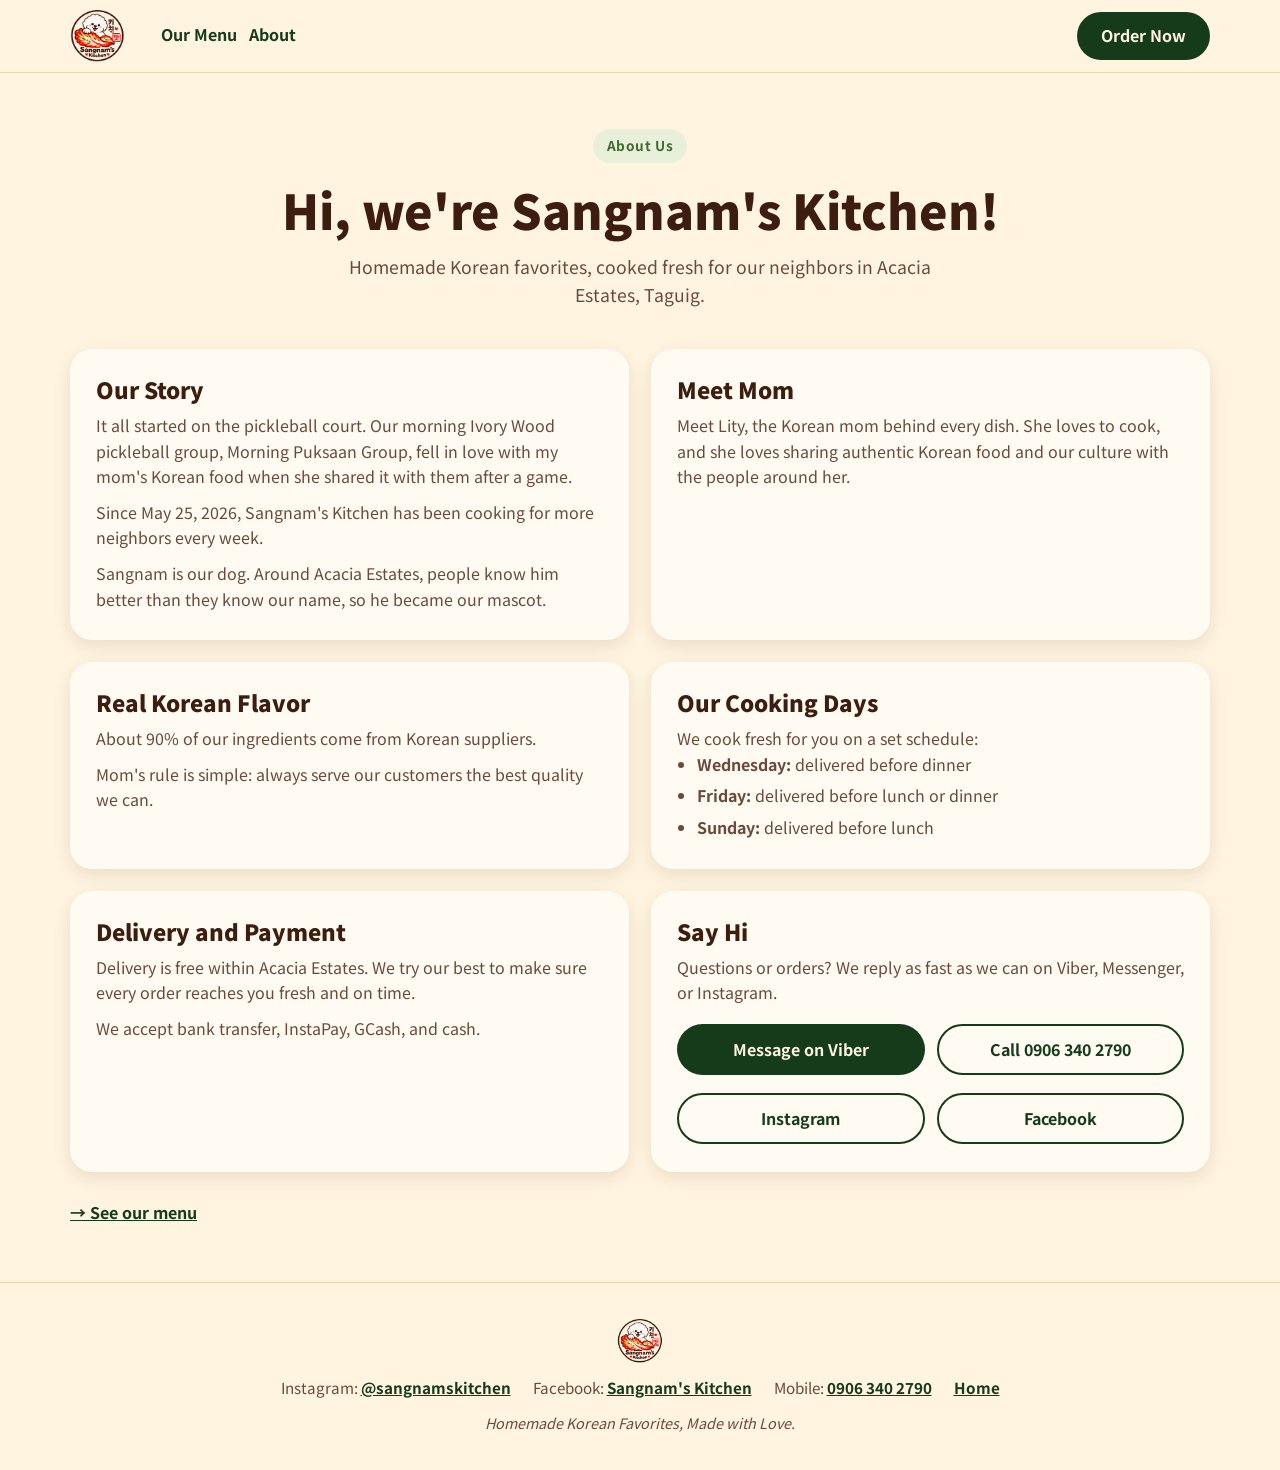
==== about.html @ 6b497417 "Add files via upload" ====
<!doctype html>
<html lang="en">
<head>
  <meta charset="UTF-8" />
  <meta name="viewport" content="width=device-width, initial-scale=1.0" />
  <meta name="description" content="About Sangnam's Kitchen: authentic Korean homemade food, cooked fresh in Acacia Estates, Taguig, Philippines." />
  <meta name="theme-color" content="#FFF4DF" />
  <title>About | Sangnam's Kitchen</title>
  <link rel="icon" href="images/logo.png" />
  <link rel="preconnect" href="https://fonts.googleapis.com" />
  <link rel="preconnect" href="https://fonts.gstatic.com" crossorigin />
  <link href="https://fonts.googleapis.com/css2?family=Noto+Sans+KR:wght@400;500;700;900&display=swap" rel="stylesheet" />
  <link rel="stylesheet" href="style.css" />
</head>
<body>

  <!-- HEADER -->
  <header class="site-header">
    <div class="container header-inner">
      <a href="index.html" class="brand" aria-label="Sangnam's Kitchen home">
        <img class="logo" src="images/logo.png" alt="Sangnam's Kitchen logo"
             onerror="this.outerHTML='<span class=&quot;wordmark&quot;>Sangnam&rsquo;s Kitchen</span>'" />
      </a>
      <nav class="site-nav" aria-label="Main">
        <a href="index.html#menu" class="nav-link">Our Menu</a>
        <a href="about.html" class="nav-link" aria-current="page">About</a>
      </nav>
      <a href="index.html#menu" class="btn btn-viber btn-md header-cart">Order Now</a>
    </div>
  </header>

  <main>

    <!-- ABOUT HERO -->
    <section class="about-hero">
      <div class="container">
        <span class="eyebrow">About Us</span>
        <h1>Hi, we're Sangnam's Kitchen!</h1>
        <p>Homemade Korean favorites, cooked fresh for our neighbors in Acacia Estates, Taguig.</p>
      </div>
    </section>

    <!-- ABOUT DETAILS -->
    <section class="about-body">
      <div class="container about-grid">

        <article class="about-card">
          <h2>Our Story</h2>
          <p>It all started on the pickleball court. Our morning Ivory Wood pickleball group, Morning Puksaan Group, fell in love with my mom's Korean food when she shared it with them after a game.</p>
          <p>Since May 25, 2026, Sangnam's Kitchen has been cooking for more neighbors every week.</p>
          <p>Sangnam is our dog. Around Acacia Estates, people know him better than they know our name, so he became our mascot.</p>
        </article>

        <article class="about-card">
          <h2>Meet Mom</h2>
          <p>Meet Lity, the Korean mom behind every dish. She loves to cook, and she loves sharing authentic Korean food and our culture with the people around her.</p>
        </article>

        <article class="about-card">
          <h2>Real Korean Flavor</h2>
          <p>About 90% of our ingredients come from Korean suppliers.</p>
          <p>Mom's rule is simple: always serve our customers the best quality we can.</p>
        </article>

        <article class="about-card">
          <h2>Our Cooking Days</h2>
          <p>We cook fresh for you on a set schedule:</p>
          <ul>
            <li><strong>Wednesday:</strong> delivered before dinner</li>
            <li><strong>Friday:</strong> delivered before lunch or dinner</li>
            <li><strong>Sunday:</strong> delivered before lunch</li>
          </ul>
        </article>

        <article class="about-card">
          <h2>Delivery and Payment</h2>
          <p>Delivery is free within Acacia Estates. We try our best to make sure every order reaches you fresh and on time.</p>
          <p>We accept bank transfer, InstaPay, GCash, and cash.</p>
        </article>

        <article class="about-card">
          <h2>Say Hi</h2>
          <p>Questions or orders? We reply as fast as we can on Viber, Messenger, or Instagram.</p>
          <div class="about-actions">
            <a class="btn btn-viber" href="viber://chat?number=%2B639063402790">Message on Viber</a>
            <a class="btn btn-outline" href="tel:+639063402790">Call 0906 340 2790</a>
          </div>
          <div class="about-actions">
            <a class="btn btn-outline" href="https://www.instagram.com/sangnamskitchen/" target="_blank" rel="noopener noreferrer">Instagram</a>
            <a class="btn btn-outline" href="https://www.facebook.com/sangnamskitchen/" target="_blank" rel="noopener noreferrer">Facebook</a>
          </div>
        </article>

      </div>
      <div class="container">
        <a href="index.html#menu" class="back-link">&rarr; See our menu</a>
      </div>
    </section>

  </main>

  <!-- FOOTER -->
  <footer class="site-footer">
    <div class="container footer-inner">
      <img class="footer-logo" src="images/logo.png" alt="Sangnam's Kitchen"
           onerror="this.outerHTML='<span class=&quot;wordmark&quot;>Sangnam&rsquo;s Kitchen</span>'" />
      <ul class="footer-links">
        <li>Instagram: <a href="https://www.instagram.com/sangnamskitchen/" target="_blank" rel="noopener noreferrer">@sangnamskitchen</a></li>
        <li>Facebook: <a href="https://www.facebook.com/sangnamskitchen/" target="_blank" rel="noopener noreferrer">Sangnam's Kitchen</a></li>
        <li>Mobile: <a href="tel:+639063402790">0906 340 2790</a></li>
        <li><a href="index.html">Home</a></li>
      </ul>
      <p class="footer-tagline">Homemade Korean Favorites, Made with Love.</p>
    </div>
  </footer>

  <!-- Mobile-only action bar -->
  <nav class="mobile-bar" aria-label="Quick actions">
    <a href="index.html#menu" class="mobile-bar-btn mobile-bar-btn-secondary">View Menu</a>
    <a href="index.html#how-to-order" class="mobile-bar-btn mobile-bar-btn-primary">How to Order</a>
  </nav>

</body>
</html>
---- style.css ----
/* Sangnam's Kitchen: shared styles */
/* =========================================================
   Sangnam's Kitchen: brand tokens and layout
   ========================================================= */
:root {
  --cream: #fff4df;
  --cream-deep: #f8e7c4;
  --card: #fffbf3;
  --brown: #3d1d0d;
  --brown-soft: #6b4a3a;
  --green: #153b1b;
  --leaf: #3f6b2e;
  --red: #e51e26;
  --red-dark: #b8141b;
  --beige: #e9d5b0;
  --radius: 22px;
  --shadow: 0 6px 18px rgba(61, 29, 13, 0.1);
  --shadow-hover: 0 14px 30px rgba(61, 29, 13, 0.18);
  --font: "Noto Sans KR", system-ui, -apple-system, "Segoe UI", sans-serif;
  --header-h: 72px;
  --bar-h: 72px;
}

*, *::before, *::after { box-sizing: border-box; }
html { scroll-behavior: smooth; scroll-padding-top: calc(var(--header-h) + 12px); }
body {
  margin: 0;
  font-family: var(--font);
  background: var(--cream);
  color: var(--brown);
  line-height: 1.6;
  -webkit-font-smoothing: antialiased;
}
body.no-scroll { overflow: hidden; }

img { display: block; max-width: 100%; height: auto; }
h1, h2, h3, h4 { margin: 0; line-height: 1.25; font-weight: 900; color: var(--brown); }
p { margin: 0; }
a { color: inherit; }
button { font-family: inherit; }

:focus-visible { outline: 3px solid var(--red); outline-offset: 3px; border-radius: 6px; }
[hidden] { display: none !important; }

.container { width: min(1140px, 100% - 40px); margin-inline: auto; }
.flag { font-size: 0.85em; }

/* ---------- Buttons ---------- */
.btn {
  display: inline-flex;
  align-items: center;
  justify-content: center;
  gap: 8px;
  text-align: center;
  padding: 14px 26px;
  min-height: 48px;
  border-radius: 999px;
  border: 2px solid transparent;
  font: 700 1rem/1.2 var(--font);
  text-decoration: none;
  cursor: pointer;
  transition: transform 0.2s ease, background-color 0.2s ease, color 0.2s ease, box-shadow 0.2s ease;
}
.btn:hover { transform: translateY(-2px); }
.btn:disabled { opacity: 0.5; cursor: not-allowed; transform: none; }
.btn-md { padding: 12px 22px; }
.btn-lg { padding: 16px 30px; font-size: 1.08rem; min-height: 56px; }
.btn-block { width: 100%; }
.btn-primary { background: var(--red); color: #fff; box-shadow: 0 6px 16px rgba(229, 30, 38, 0.28); }
.btn-primary:hover { background: var(--red-dark); }
.btn-outline { background: transparent; color: var(--green); border-color: var(--green); }
.btn-outline:hover { background: var(--green); color: var(--cream); }
.btn-viber { background: var(--green); color: var(--cream); }
.btn-viber:hover { background: #0d2611; }

.cart-count {
  display: inline-flex;
  align-items: center;
  justify-content: center;
  min-width: 24px;
  height: 24px;
  padding: 0 7px;
  border-radius: 999px;
  background: #fff;
  color: var(--red);
  font-size: 0.85rem;
  font-weight: 900;
}

/* ---------- Header ---------- */
.site-header {
  position: sticky;
  top: 0;
  z-index: 50;
  background: rgba(255, 244, 223, 0.97);
  backdrop-filter: blur(6px);
  border-bottom: 1px solid var(--beige);
}
.header-inner { display: flex; align-items: center; gap: 16px; min-height: var(--header-h); }
.brand { text-decoration: none; flex-shrink: 0; }
.logo { height: 52px; width: auto; }
.wordmark { font-weight: 900; font-size: 1.25rem; color: var(--green); }
.site-nav { margin-right: auto; margin-left: 16px; }
.nav-link {
  display: inline-block;
  font-weight: 700;
  text-decoration: none;
  color: var(--green);
  padding: 8px 4px;
  border-bottom: 2px solid transparent;
  transition: border-color 0.2s ease;
}
.nav-link:hover { border-bottom-color: var(--red); }
.header-cart { flex-shrink: 0; }

/* ---------- Hero ---------- */
.hero { padding: 40px 0 56px; }
.hero-inner { display: grid; grid-template-columns: 1fr 1fr; gap: 40px; align-items: center; }
.eyebrow {
  display: inline-block;
  font-weight: 700;
  font-size: 0.85rem;
  letter-spacing: 0.04em;
  color: var(--leaf);
  background: #e8f0da;
  padding: 6px 14px;
  border-radius: 999px;
  margin-bottom: 16px;
}
.hero h1 { font-size: clamp(2.1rem, 4.4vw, 3.3rem); margin-bottom: 18px; }
.hero-sub { font-size: 1.12rem; color: var(--brown-soft); max-width: 38ch; margin-bottom: 28px; }
.hero-actions { display: flex; flex-wrap: wrap; gap: 14px; }
.hero-media {
  border-radius: var(--radius);
  overflow: hidden;
  box-shadow: var(--shadow-hover);
  aspect-ratio: 4 / 3;
  background: var(--cream-deep);
}
.hero-img { width: 100%; height: 100%; object-fit: cover; }

/* ---------- Section headings ---------- */
.section-head { text-align: center; margin-bottom: 40px; }
.section-head h2 { font-size: clamp(1.8rem, 3.2vw, 2.5rem); margin-bottom: 10px; }
.section-head p { color: var(--brown-soft); }

/* ---------- Menu ---------- */
.menu { padding: 56px 0 64px; background: var(--cream-deep); }
.category + .category { margin-top: 56px; }
.category-title {
  font-size: clamp(1.5rem, 2.6vw, 2rem);
  padding-bottom: 12px;
  margin-bottom: 26px;
  border-bottom: 3px solid var(--red);
  display: inline-block;
}
.menu-grid { display: grid; grid-template-columns: repeat(2, minmax(0, 1fr)); gap: 28px; }

.product-card {
  background: var(--card);
  border-radius: var(--radius);
  box-shadow: var(--shadow);
  overflow: hidden;
  display: flex;
  flex-direction: column;
  transition: transform 0.25s ease, box-shadow 0.25s ease;
}
.product-card:hover { transform: translateY(-4px); box-shadow: var(--shadow-hover); }
.product-media { position: relative; aspect-ratio: 4 / 3; background: var(--beige); overflow: hidden; }
.product-img { width: 100%; height: 100%; object-fit: cover; transition: transform 0.4s ease; }
.product-card:hover .product-img { transform: scale(1.03); }
.badge {
  position: absolute;
  top: 16px;
  left: 16px;
  z-index: 2;
  background: var(--red);
  color: #fff;
  font-weight: 900;
  font-size: 0.8rem;
  letter-spacing: 0.08em;
  padding: 7px 14px;
  border-radius: 999px;
  box-shadow: 0 4px 10px rgba(229, 30, 38, 0.35);
}
.product-body { padding: 24px 26px 26px; display: flex; flex-direction: column; flex: 1; }
.product-name { font-size: 1.6rem; }
.product-korean { font-size: 1.05rem; font-weight: 700; color: var(--leaf); margin-top: 2px; margin-bottom: 12px; }
.product-desc { color: var(--brown-soft); margin-bottom: 16px; }
.flavor-row { display: flex; flex-wrap: wrap; align-items: center; gap: 8px; margin-bottom: 16px; }
.flavor-label { font-weight: 700; font-size: 0.95rem; margin-right: 4px; }
.flavor-chip {
  font-weight: 700;
  font-size: 0.9rem;
  padding: 5px 14px;
  border-radius: 999px;
  border: 2px solid transparent;
  background: #e8f0da;
  color: var(--green);
  border-color: var(--leaf);
}

.price-list {
  list-style: none;
  padding: 0;
  margin: 0 0 8px;
  border-top: 1px dashed var(--beige);
  border-bottom: 1px dashed var(--beige);
}
.price-row {
  display: flex;
  flex-wrap: wrap;
  justify-content: space-between;
  align-items: center;
  gap: 10px 12px;
  padding: 12px 0;
  border-bottom: 1px dashed var(--beige);
}
.price-row:last-child { border-bottom: 0; }
.price-info { display: flex; flex-direction: column; min-width: 0; }
.price-size { font-weight: 500; }
.price-value { font-weight: 900; font-size: 1.2rem; color: var(--red); white-space: nowrap; }
.price-note { font-size: 0.9rem; color: var(--brown-soft); font-style: italic; margin: 6px 0 16px; }

/* ---------- Quantity stepper ---------- */
.stepper {
  display: inline-flex;
  align-items: center;
  border: 2px solid var(--green);
  border-radius: 999px;
  overflow: hidden;
  background: #fff;
  flex-shrink: 0;
}
.step-btn {
  width: 40px;
  height: 40px;
  border: 0;
  background: transparent;
  color: var(--green);
  font-size: 1.3rem;
  font-weight: 700;
  cursor: pointer;
  line-height: 1;
  transition: background-color 0.2s ease;
}
.step-btn:hover { background: var(--cream-deep); }
.step-qty {
  min-width: 36px;
  text-align: center;
  font-weight: 900;
  font-size: 1.05rem;
  color: var(--brown);
}
.step-qty.is-set { color: var(--red); }

.product-cta { margin-top: auto; font-size: 0.9rem; color: var(--brown-soft); text-align: center; }

/* Placeholder when a photo file is not yet provided */
.img-pending {
  width: 100%;
  height: 100%;
  display: flex;
  flex-direction: column;
  align-items: center;
  justify-content: center;
  gap: 6px;
  padding: 16px;
  text-align: center;
  background: repeating-linear-gradient(45deg, var(--beige), var(--beige) 12px, var(--cream-deep) 12px, var(--cream-deep) 24px);
  color: var(--brown-soft);
}
.img-pending-title { font-weight: 700; font-size: 1rem; }
.img-pending-file { font-size: 0.8rem; word-break: break-all; }

/* ---------- Contact ---------- */
.contact { padding: 72px 0; background: var(--green); color: var(--cream); }
.contact-head { text-align: center; margin-bottom: 40px; }
.contact-head h2 { color: var(--cream); font-size: clamp(1.8rem, 3.2vw, 2.5rem); margin-bottom: 12px; }
.contact-head p { color: #e8dcc4; max-width: 56ch; margin: 0 auto; }
.contact-grid { display: grid; grid-template-columns: repeat(2, minmax(0, 1fr)); gap: 22px; }
.contact-card {
  background: var(--cream);
  color: var(--brown);
  border-radius: var(--radius);
  padding: 28px 26px;
  display: flex;
  flex-direction: column;
  align-items: center;
  text-align: center;
  gap: 14px;
}
.contact-card-title { font-size: 1.4rem; }
.contact-handle { font-weight: 700; color: var(--leaf); }
.contact-card .btn-viber { background: var(--red); color: #fff; }
.contact-card .btn-viber:hover { background: var(--red-dark); }
.contact-card .btn-outline { color: var(--green); }
.contact-btn { width: 100%; max-width: 320px; }
.contact-note { font-size: 0.88rem; color: var(--brown-soft); }
.phone-number { font-size: 1.6rem; font-weight: 900; color: var(--green); }
.phone-link { text-decoration: none; }
.phone-link:hover { text-decoration: underline; }
.qr-figure { margin: 4px 0 0; width: 100%; max-width: 200px; display: flex; flex-direction: column; align-items: center; gap: 8px; }
.qr-figure figcaption { font-size: 0.9rem; color: var(--brown-soft); }
.qr-img { width: 100%; aspect-ratio: 1 / 1; object-fit: contain; border-radius: 12px; background: #fff; }

/* ---------- Footer ---------- */
.site-footer { padding: 36px 0; background: var(--cream); border-top: 1px solid var(--beige); text-align: center; color: var(--brown-soft); }
.footer-inner { display: grid; gap: 12px; justify-items: center; }
.footer-logo { height: 44px; width: auto; }
.footer-links {
  list-style: none;
  padding: 0;
  margin: 0;
  display: flex;
  flex-wrap: wrap;
  justify-content: center;
  gap: 8px 22px;
  font-size: 0.95rem;
}
.footer-links a { color: var(--green); font-weight: 700; }
.footer-tagline { font-size: 0.9rem; font-style: italic; }

/* ---------- Cart drawer ---------- */
.cart-overlay {
  position: fixed;
  inset: 0;
  background: rgba(61, 29, 13, 0.45);
  z-index: 80;
  opacity: 0;
  pointer-events: none;
  transition: opacity 0.25s ease;
}
.cart-overlay.open { opacity: 1; pointer-events: auto; }

.cart {
  position: fixed;
  top: 0;
  right: 0;
  bottom: 0;
  width: min(460px, 100%);
  z-index: 90;
  background: var(--cream);
  box-shadow: -10px 0 30px rgba(61, 29, 13, 0.2);
  display: flex;
  flex-direction: column;
  transform: translateX(100%);
  transition: transform 0.3s ease;
}
.cart.open { transform: none; }

.cart-head {
  display: flex;
  align-items: center;
  justify-content: space-between;
  padding: 20px 22px;
  border-bottom: 1px solid var(--beige);
}
.cart-head h2 { font-size: 1.5rem; }
.icon-btn {
  width: 44px;
  height: 44px;
  border-radius: 50%;
  border: 2px solid var(--green);
  background: transparent;
  color: var(--green);
  font-size: 1.4rem;
  line-height: 1;
  cursor: pointer;
}
.icon-btn:hover { background: var(--green); color: var(--cream); }

.cart-body { flex: 1; overflow-y: auto; padding: 18px 22px; -webkit-overflow-scrolling: touch; }
.cart-empty { text-align: center; color: var(--brown-soft); padding: 40px 10px; }
.cart-lines { list-style: none; margin: 0 0 18px; padding: 0; }
.cart-line {
  display: flex;
  justify-content: space-between;
  gap: 12px;
  padding: 14px 0;
  border-bottom: 1px dashed var(--beige);
}
.cart-line-info { display: flex; flex-direction: column; min-width: 0; }
.cart-line-info strong { font-size: 1.02rem; }
.cart-line-info span { font-size: 0.9rem; color: var(--brown-soft); }
.cart-line-right { display: flex; flex-direction: column; align-items: flex-end; gap: 6px; flex-shrink: 0; }
.line-total { font-weight: 900; color: var(--red); }
.remove-btn {
  border: 0;
  background: none;
  color: var(--brown-soft);
  text-decoration: underline;
  font-size: 0.85rem;
  cursor: pointer;
  padding: 2px 0;
}
.remove-btn:hover { color: var(--red); }

.cart-field { display: grid; gap: 6px; margin: 4px 0 16px; font-weight: 700; font-size: 0.95rem; }
.cart-field input,
.cart-field textarea {
  font: 400 0.98rem/1.4 var(--font);
  color: var(--brown);
  padding: 12px 14px;
  border: 2px solid var(--beige);
  border-radius: 14px;
  background: #fff;
  width: 100%;
}
.cart-field input:focus { outline: none; border-color: var(--leaf); }
.cart-field textarea { resize: vertical; font-size: 0.88rem; background: var(--card); color: var(--brown-soft); }

.cart-total {
  display: flex;
  justify-content: space-between;
  align-items: baseline;
  padding: 14px 0 6px;
  border-top: 2px solid var(--brown);
  font-size: 1.1rem;
  font-weight: 700;
}
.cart-total strong { font-size: 1.6rem; color: var(--red); font-weight: 900; }
.cart-note { font-size: 0.85rem; color: var(--brown-soft); margin-bottom: 16px; }

.cart-foot { padding: 18px 22px 22px; border-top: 1px solid var(--beige); background: var(--cream); display: grid; gap: 12px; }
.cart-foot-row { display: grid; grid-template-columns: 1fr 1fr; gap: 10px; }
.cart-foot-row .btn { padding: 12px 14px; font-size: 0.95rem; }
.send-status { font-size: 0.9rem; color: var(--leaf); min-height: 1.4em; font-weight: 700; text-align: center; }
.platform-label { font-size: 0.85rem; color: var(--brown-soft); text-align: center; }
.platform-row { display: grid; grid-template-columns: 1fr 1fr 1fr; gap: 8px; }
.platform-row .btn { padding: 10px 6px; font-size: 0.88rem; min-height: 46px; }
.btn-messenger { background: #0a7cff; color: #fff; }
.btn-messenger:hover { background: #0865d1; }
.btn-instagram { background: #c13584; color: #fff; }
.btn-instagram:hover { background: #a02a6f; }

/* ---------- Mobile action bar (phones only) ---------- */
.mobile-bar { display: none; }

/* ---------- Responsive ---------- */
@media (max-width: 900px) {
  .hero-inner { grid-template-columns: 1fr; gap: 28px; }
  .hero-text { text-align: center; }
  .hero-sub { margin-inline: auto; }
  .hero-actions { justify-content: center; }
  .hero-media { aspect-ratio: 16 / 11; }
  .contact-grid { grid-template-columns: 1fr; }
}

@media (max-width: 640px) {
  :root { --header-h: 64px; }
  .container { width: min(100% - 32px, 1140px); }
  .logo { height: 42px; }
  .site-nav { display: none; }
  .header-cart { padding: 10px 14px; font-size: 0.88rem; min-height: 44px; }
  .hero { padding: 24px 0 40px; }
  .hero-actions .btn { flex: 1 1 100%; }
  .menu { padding: 40px 0 48px; }
  .menu-grid { grid-template-columns: 1fr; gap: 22px; }
  .product-name { font-size: 1.45rem; }
  .product-body { padding: 22px 20px 22px; }
  .contact { padding: 56px 0; }
  .contact-card { padding: 24px 20px; }

  /* Cart becomes a bottom sheet on phones */
  .cart {
    top: auto;
    left: 0;
    right: 0;
    width: 100%;
    max-height: 90vh;
    border-radius: 22px 22px 0 0;
    transform: translateY(100%);
  }
  .cart.open { transform: none; }
  .cart-body { padding: 16px 18px; }
  .cart-foot { padding: 16px 18px calc(16px + env(safe-area-inset-bottom, 0px)); }

  /* Phone-only sticky bar; body padding keeps content and footer clear of it */
  body { padding-bottom: calc(var(--bar-h) + env(safe-area-inset-bottom, 0px) + 12px); }
  .mobile-bar {
    display: grid;
    grid-template-columns: 1fr 1fr;
    gap: 10px;
    position: fixed;
    left: 0;
    right: 0;
    bottom: 0;
    z-index: 60;
    padding: 10px 16px calc(10px + env(safe-area-inset-bottom, 0px));
    background: rgba(255, 244, 223, 0.96);
    backdrop-filter: blur(6px);
    border-top: 1px solid var(--beige);
    box-shadow: 0 -4px 14px rgba(61, 29, 13, 0.08);
  }
  .mobile-bar-btn {
    display: flex;
    align-items: center;
    justify-content: center;
    gap: 8px;
    min-height: 48px;
    border-radius: 999px;
    font: 700 1rem/1 var(--font);
    text-decoration: none;
    cursor: pointer;
  }
  .mobile-bar-btn-primary { background: var(--red); color: #fff; border: 2px solid var(--red); }
  .mobile-bar-btn-secondary { background: transparent; color: var(--green); border: 2px solid var(--green); }
}

@media (prefers-reduced-motion: reduce) {
  *, *::before, *::after { transition: none !important; scroll-behavior: auto !important; }
  html { scroll-behavior: auto; }
}
  
/* ---------- How to Order ---------- */
.how { padding: 56px 0 0; background: var(--cream); }
.steps {
  list-style: none;
  margin: 0 auto;
  padding: 0;
  max-width: 760px;
  display: grid;
  gap: 16px;
  counter-reset: none;
}
.steps li {
  display: flex;
  align-items: flex-start;
  gap: 16px;
  background: var(--card);
  border-radius: var(--radius);
  box-shadow: var(--shadow);
  padding: 18px 20px;
  font-size: 1.05rem;
}
.steps b { color: var(--red); }
.step-num {
  flex-shrink: 0;
  width: 40px;
  height: 40px;
  border-radius: 50%;
  background: var(--green);
  color: var(--cream);
  display: grid;
  place-items: center;
  font-weight: 900;
  font-size: 1.1rem;
}
.how-note {
  max-width: 760px;
  margin: 22px auto 0;
  padding: 16px 20px;
  border-left: 4px solid var(--red);
  background: #fff;
  border-radius: 12px;
  font-size: 0.95rem;
  color: var(--brown-soft);
  display: grid;
  gap: 8px;
}
.how + .menu { margin-top: 0; }

/* ---------- About page ---------- */
.about-hero { padding: 56px 0 40px; text-align: center; }
.about-hero h1 { font-size: clamp(2rem, 4vw, 3rem); margin-bottom: 14px; }
.about-hero p { font-size: 1.1rem; color: var(--brown-soft); max-width: 60ch; margin: 0 auto; }
.about-body { padding: 0 0 56px; }
.about-grid { display: grid; grid-template-columns: repeat(2, minmax(0, 1fr)); gap: 22px; }
.about-card {
  background: var(--card);
  border-radius: var(--radius);
  box-shadow: var(--shadow);
  padding: 26px 26px 28px;
}
.about-card h2 { font-size: 1.4rem; margin-bottom: 10px; }
.about-card p + p { margin-top: 10px; }
.about-card p { color: var(--brown-soft); }
.about-card ul { margin: 0; padding-left: 20px; color: var(--brown-soft); }
.about-card li + li { margin-top: 6px; }
.about-actions { display: flex; flex-wrap: wrap; gap: 12px; margin-top: 18px; }
.about-actions .btn { flex: 1 1 200px; }
.back-link { display: inline-block; margin-top: 28px; font-weight: 700; color: var(--green); }
@media (max-width: 760px) {
  .about-grid { grid-template-columns: 1fr; }
}
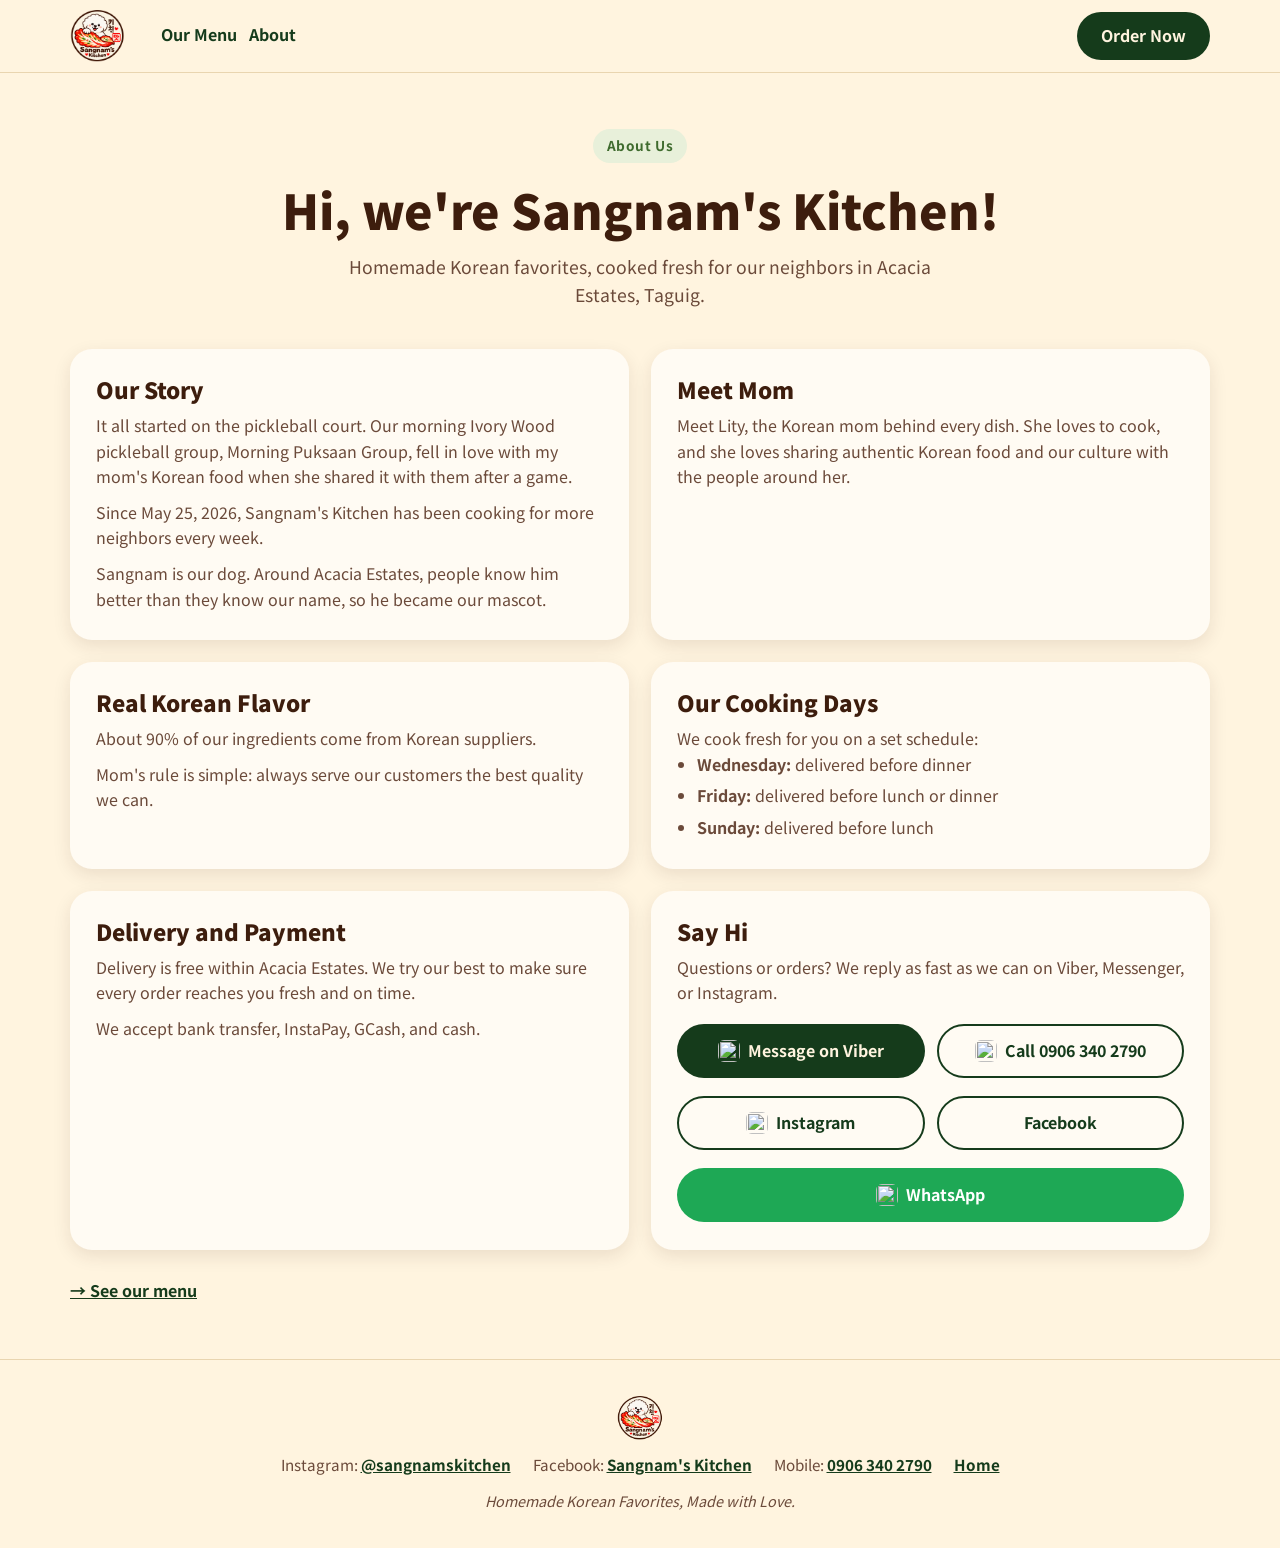
==== commit d05a9b2c: "Add files via upload" ====
--- a/about.html
+++ b/about.html
@@ -82,12 +82,15 @@
           <h2>Say Hi</h2>
           <p>Questions or orders? We reply as fast as we can on Viber, Messenger, or Instagram.</p>
           <div class="about-actions">
-            <a class="btn btn-viber" href="viber://chat?number=%2B639063402790">Message on Viber</a>
-            <a class="btn btn-outline" href="tel:+639063402790">Call 0906 340 2790</a>
+            <a class="btn btn-viber" href="viber://chat?number=%2B639063402790"><img src="images/viber.png" alt="" class="platform-icon">Message on Viber</a>
+            <a class="btn btn-outline" href="tel:+639063402790"><img src="images/mobile.png" alt="" class="platform-icon">Call 0906 340 2790</a>
           </div>
           <div class="about-actions">
-            <a class="btn btn-outline" href="https://www.instagram.com/sangnamskitchen/" target="_blank" rel="noopener noreferrer">Instagram</a>
+            <a class="btn btn-outline" href="https://www.instagram.com/sangnamskitchen/" target="_blank" rel="noopener noreferrer"><img src="images/instagram.png" alt="" class="platform-icon">Instagram</a>
             <a class="btn btn-outline" href="https://www.facebook.com/sangnamskitchen/" target="_blank" rel="noopener noreferrer">Facebook</a>
+          </div>
+          <div class="about-actions">
+            <a class="btn btn-whatsapp" href="https://wa.me/message/4I4C3RKYYJWVM1" target="_blank" rel="noopener noreferrer"><img src="images/whatsapp.png" alt="" class="platform-icon">WhatsApp</a>
           </div>
         </article>
 
@@ -115,9 +118,10 @@
   </footer>
 
   <!-- Mobile-only action bar -->
-  <nav class="mobile-bar" aria-label="Quick actions">
-    <a href="index.html#menu" class="mobile-bar-btn mobile-bar-btn-secondary">View Menu</a>
-    <a href="index.html#how-to-order" class="mobile-bar-btn mobile-bar-btn-primary">How to Order</a>
+  <nav class="mobile-bar three" aria-label="Quick actions">
+    <a href="index.html#menu" class="mobile-bar-btn mobile-bar-btn-secondary">Menu</a>
+    <a href="about.html" class="mobile-bar-btn mobile-bar-btn-primary" aria-current="page">About</a>
+    <a href="index.html#how-to-order" class="mobile-bar-btn mobile-bar-btn-secondary">How to Order</a>
   </nav>
 
 </body>
--- a/style.css
+++ b/style.css
@@ -427,7 +427,7 @@
 .cart-foot-row .btn { padding: 12px 14px; font-size: 0.95rem; }
 .send-status { font-size: 0.9rem; color: var(--leaf); min-height: 1.4em; font-weight: 700; text-align: center; }
 .platform-label { font-size: 0.85rem; color: var(--brown-soft); text-align: center; }
-.platform-row { display: grid; grid-template-columns: 1fr 1fr 1fr; gap: 8px; }
+.platform-row { display: grid; grid-template-columns: 1fr 1fr; gap: 8px; }
 .platform-row .btn { padding: 10px 6px; font-size: 0.88rem; min-height: 46px; }
 .btn-messenger { background: #0a7cff; color: #fff; }
 .btn-messenger:hover { background: #0865d1; }
@@ -584,3 +584,47 @@
 @media (max-width: 760px) {
   .about-grid { grid-template-columns: 1fr; }
 }
+
+/* ---------- Phone bar with three buttons ---------- */
+@media (max-width: 640px) {
+  .mobile-bar.three { grid-template-columns: repeat(3, minmax(0, 1fr)); gap: 8px; }
+  .mobile-bar.three .mobile-bar-btn { font-size: 0.95rem; padding: 0 6px; min-width: 0; }
+}
+
+/* ---------- How to Order: tap-to-open button ---------- */
+.how-details { text-align: center; }
+.how-summary {
+  list-style: none;
+  cursor: pointer;
+  user-select: none;
+  min-width: 220px;
+}
+.how-summary::-webkit-details-marker { display: none; }
+.how-summary::after {
+  content: "▾";
+  margin-left: 10px;
+  font-size: 0.9em;
+  transition: transform 0.2s ease;
+}
+.how-details[open] .how-summary::after { transform: rotate(180deg); }
+.how-panel { margin-top: 24px; text-align: left; }
+
+/* ---------- Solid green button and hero placement ---------- */
+.btn-green { background: var(--green); color: var(--cream); }
+.btn-green:hover { background: #0d2611; }
+.hero-actions > .how-details { flex: 1 1 100%; }
+.hero-actions .how-summary { width: 100%; min-width: 0; }
+.hero-actions .how-panel { text-align: left; }
+
+.btn-whatsapp { background: #1ea855; color: #fff; }
+.btn-whatsapp:hover { background: #178a45; }
+
+/* Platform logos beside buttons */
+.platform-icon { width: 22px; height: 22px; object-fit: contain; flex: 0 0 auto; border-radius: 6px; }
+.platform-row .platform-icon { width: 20px; height: 20px; }
+.btn-outline .platform-icon, .btn-viber .platform-icon, .btn-whatsapp .platform-icon { background: transparent; }
+
+/* Name and mobile fields in the cart */
+.cart-contact { display: grid; gap: 0; }
+.label-with-icon { display: inline-flex; align-items: center; gap: 8px; }
+.cart-field input[aria-invalid="true"] { border-color: var(--red); }
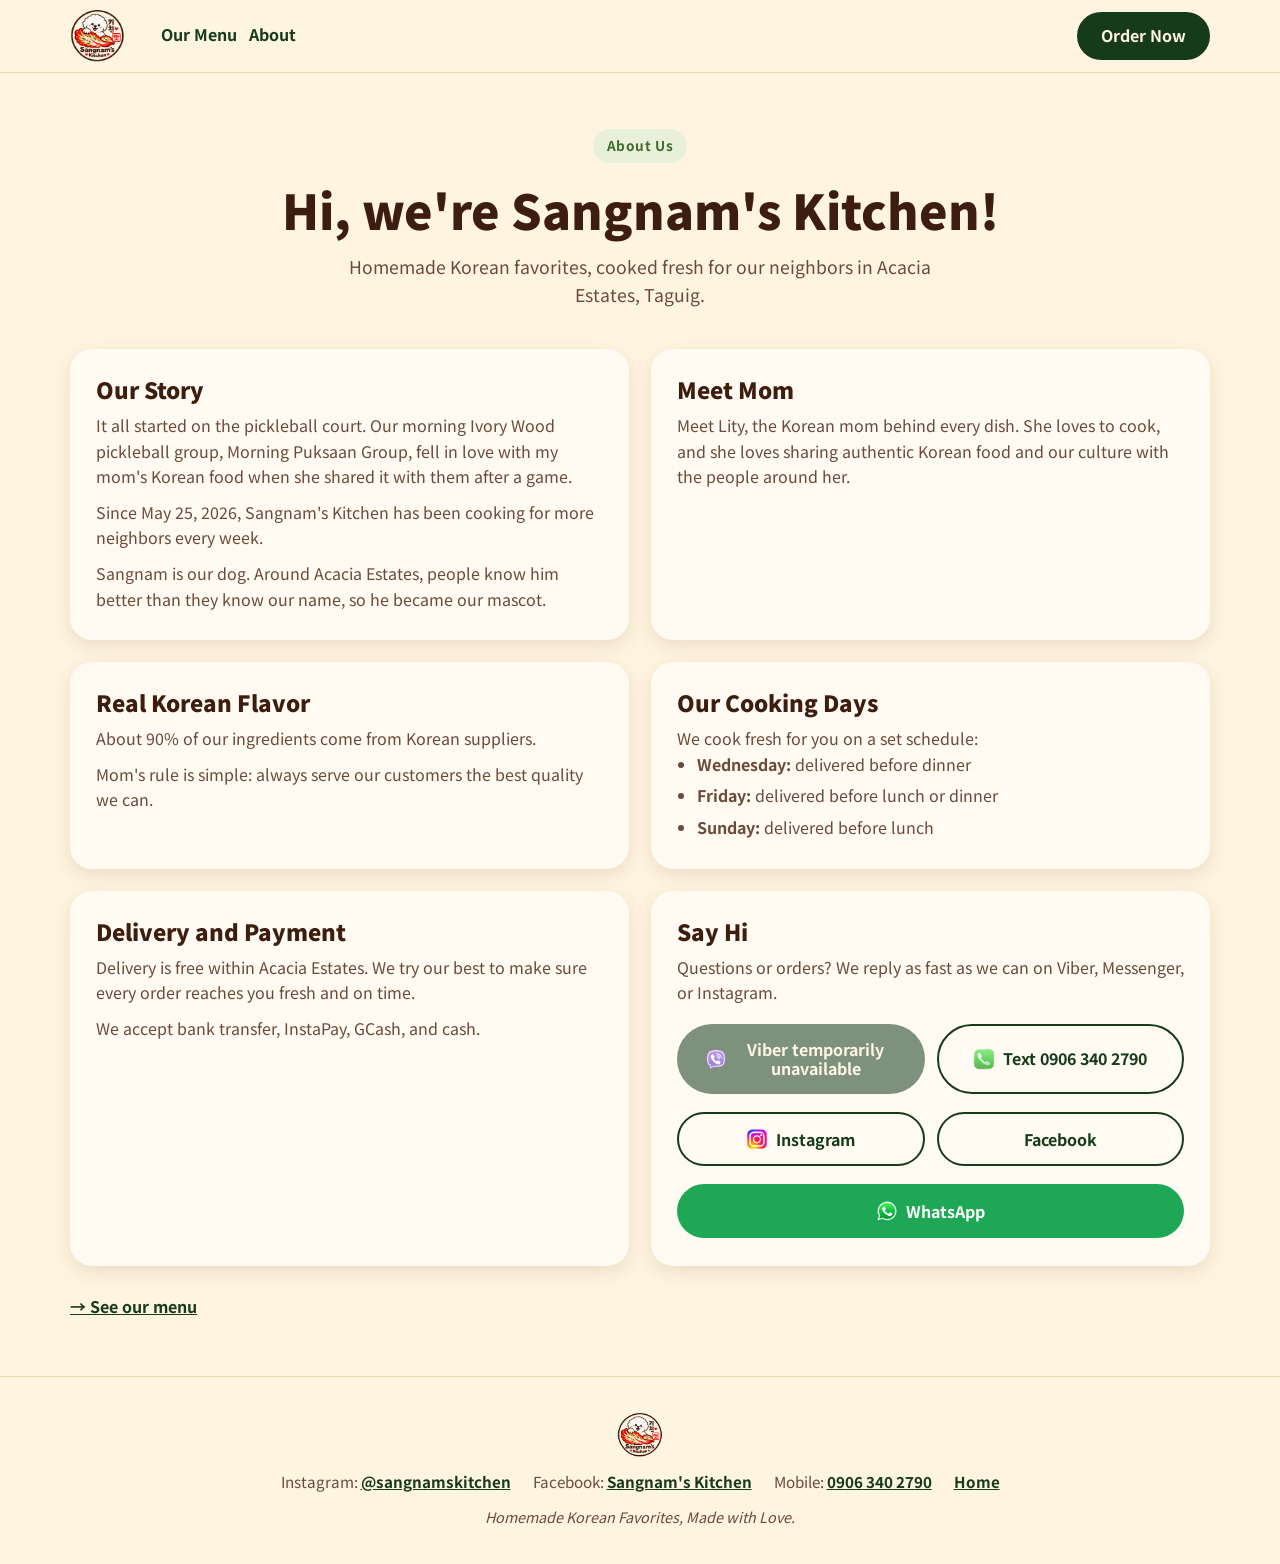
==== commit 6afd1e60: "Add files via upload" ====
--- a/about.html
+++ b/about.html
@@ -82,8 +82,8 @@
           <h2>Say Hi</h2>
           <p>Questions or orders? We reply as fast as we can on Viber, Messenger, or Instagram.</p>
           <div class="about-actions">
-            <a class="btn btn-viber" href="viber://chat?number=%2B639063402790"><img src="images/viber.png" alt="" class="platform-icon">Message on Viber</a>
-            <a class="btn btn-outline" href="tel:+639063402790"><img src="images/mobile.png" alt="" class="platform-icon">Call 0906 340 2790</a>
+            <span class="btn btn-viber is-disabled" aria-disabled="true"><img src="images/viber.png" alt="" class="platform-icon">Viber temporarily unavailable</span>
+            <a class="btn btn-outline" href="sms:+639063402790"><img src="images/mobile.png" alt="" class="platform-icon">Text 0906 340 2790</a>
           </div>
           <div class="about-actions">
             <a class="btn btn-outline" href="https://www.instagram.com/sangnamskitchen/" target="_blank" rel="noopener noreferrer"><img src="images/instagram.png" alt="" class="platform-icon">Instagram</a>
--- a/style.css
+++ b/style.css
@@ -628,3 +628,12 @@
 .cart-contact { display: grid; gap: 0; }
 .label-with-icon { display: inline-flex; align-items: center; gap: 8px; }
 .cart-field input[aria-invalid="true"] { border-color: var(--red); }
+
+/* Keep the last contact card full width when the grid has an odd count */
+@media (min-width: 641px) {
+  .contact-grid > .contact-card:last-child:nth-child(odd) { grid-column: 1 / -1; }
+}
+
+/* Temporarily unavailable buttons (e.g. Viber) */
+.is-disabled { opacity: 0.55; cursor: not-allowed; pointer-events: auto; }
+.contact-note-plain { text-align: center; font-size: 0.92rem; color: var(--brown-soft); margin: 0; }
